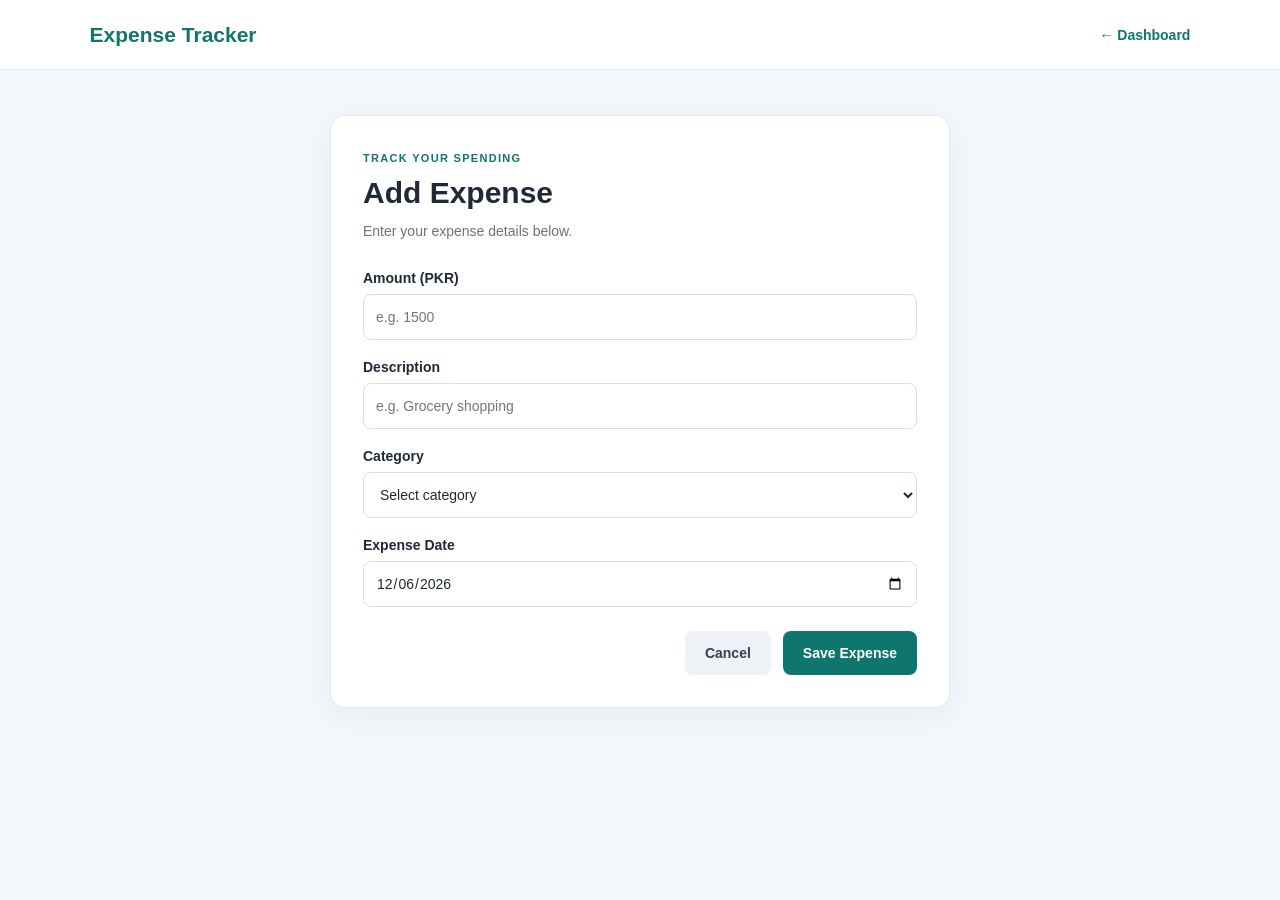
==== add-expense.html @ fb80304c "initial commit" ====
<!DOCTYPE html>
<html lang="en">
<head>
  <meta charset="UTF-8">
  <meta name="viewport" content="width=device-width, initial-scale=1.0">
  <title>Add Expense | Expense Tracker</title>
  <link rel="stylesheet" href="./add-expense.css">
  <script src="./add-expense.js" defer></script>
</head>
<body>

  <nav class="navbar">
    <a href="./index.html" class="logo">Expense Tracker</a>
    <a href="./index.html" class="back-link">← Dashboard</a>
  </nav>

  <main class="container">
    <section class="form-card">
      <div class="heading">
        <span class="eyebrow">TRACK YOUR SPENDING</span>
        <h1>Add Expense</h1>
        <p>Enter your expense details below.</p>
      </div>

      <form id="transaction-form">
        <div class="field">
          <label for="amount">Amount (PKR)</label>
          <input
            type="number"
            id="amount"
            placeholder="e.g. 1500"
            min="0.01"
            step="0.01"
            required
          >
        </div>

        <div class="field">
          <label for="description">Description</label>
          <input
            type="text"
            id="description"
            placeholder="e.g. Grocery shopping"
            maxlength="100"
            required
          >
        </div>

        <div class="field">
          <label for="category">Category</label>
          <select id="category" required>
            <option value="">Select category</option>
            <option value="Food">Food</option>
            <option value="Transport">Transport</option>
            <option value="Bills">Bills</option>
            <option value="Shopping">Shopping</option>
            <option value="Health">Health</option>
            <option value="Education">Education</option>
            <option value="Other">Other</option>
          </select>
        </div>

        <div class="field">
          <label for="date">Expense Date</label>
          <input type="date" id="date" required>
        </div>

        <p id="form-message" role="status" aria-live="polite"></p>

        <div class="form-actions">
          <a href="./index.html" class="btn btn-cancel">Cancel</a>
          <button type="submit" class="btn btn-submit">
            Save Expense
          </button>
        </div>
      </form>
    </section>
  </main>

</body>
</html>
---- add-expense.css ----
* {
  box-sizing: border-box;
  margin: 0;
  padding: 0;
}

body {
  min-height: 100vh;
  font-family: Arial, Helvetica, sans-serif;
  background: #f4f7fb;
  color: #1f2937;
}

.navbar {
  min-height: 70px;
  padding: 15px 7%;
  display: flex;
  align-items: center;
  justify-content: space-between;
  gap: 15px;
  background: #ffffff;
  border-bottom: 1px solid #e5eaf0;
}

.logo {
  color: #0f766e;
  font-size: 21px;
  font-weight: 700;
  text-decoration: none;
}

.back-link {
  color: #0f766e;
  text-decoration: none;
  font-size: 14px;
  font-weight: 600;
}

.container {
  width: 90%;
  max-width: 620px;
  margin: 45px auto;
}

.form-card {
  padding: 32px;
  background: #ffffff;
  border: 1px solid #e5eaf0;
  border-radius: 15px;
  box-shadow: 0 8px 28px rgba(31, 41, 55, 0.06);
}

.heading {
  margin-bottom: 28px;
}

.eyebrow {
  color: #0f766e;
  font-size: 11px;
  font-weight: 700;
  letter-spacing: 1.3px;
}

.heading h1 {
  margin: 10px 0;
  font-size: 30px;
}

.heading p {
  color: #6b7280;
  font-size: 14px;
  line-height: 1.6;
}

#transaction-form {
  display: flex;
  flex-direction: column;
  gap: 19px;
}

.field {
  display: flex;
  flex-direction: column;
  gap: 8px;
}

.field label {
  font-size: 14px;
  font-weight: 600;
}

.field input,
.field select {
  width: 100%;
  min-height: 46px;
  padding: 12px;
  border: 1px solid #d7dee8;
  border-radius: 8px;
  background: #ffffff;
  color: #1f2937;
  font: inherit;
  font-size: 14px;
  outline: none;
}

.field input:focus,
.field select:focus {
  border-color: #0f766e;
  box-shadow: 0 0 0 3px rgba(15, 118, 110, 0.1);
}

#form-message {
  font-size: 13px;
  line-height: 1.5;
}

#form-message:empty {
  display: none;
}

#form-message.error {
  color: #c62828;
  background: #fff0f0;
  padding: 10px;
  border-radius: 7px;
}

#form-message.success {
  color: #137547;
  background: #eaf8ef;
  padding: 10px;
  border-radius: 7px;
}

.form-actions {
  display: flex;
  justify-content: flex-end;
  gap: 12px;
  margin-top: 5px;
}

.btn {
  min-height: 44px;
  display: inline-flex;
  align-items: center;
  justify-content: center;
  padding: 12px 20px;
  border: none;
  border-radius: 8px;
  font-size: 14px;
  font-weight: 600;
  text-decoration: none;
  cursor: pointer;
}

.btn-cancel {
  color: #374151;
  background: #eef1f5;
}

.btn-submit {
  color: #ffffff;
  background: #0f766e;
}

.btn-submit:hover {
  background: #115e59;
}

.btn:focus-visible {
  outline: 3px solid #99d5ce;
  outline-offset: 3px;
}

@media (max-width: 480px) {
  .navbar {
    padding: 15px 5%;
  }

  .logo {
    font-size: 18px;
  }

  .container {
    width: 92%;
    margin: 25px auto;
  }

  .form-card {
    padding: 23px 18px;
  }

  .heading h1 {
    font-size: 26px;
  }

  .form-actions {
    flex-direction: column-reverse;
  }

  .form-actions .btn {
    width: 100%;
  }
}
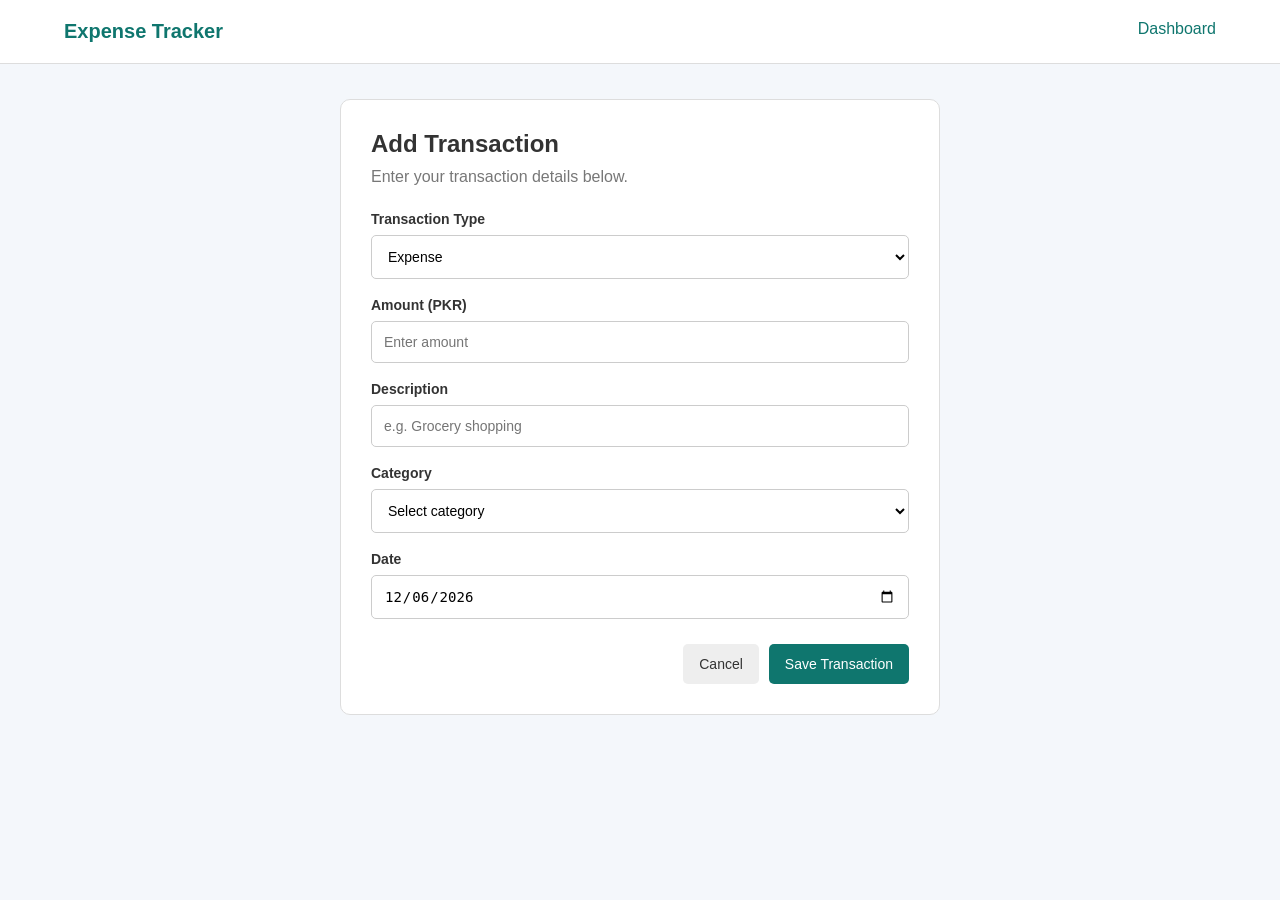
==== commit d6b491fb: "second" ====
--- a/add-expense.html
+++ b/add-expense.html
@@ -2,81 +2,77 @@
 <!DOCTYPE html>
 <html lang="en">
 <head>
-  <meta charset="UTF-8">
-  <meta name="viewport" content="width=device-width, initial-scale=1.0">
-  <title>Add Expense | Expense Tracker</title>
-  <link rel="stylesheet" href="./add-expense.css">
-  <script src="./add-expense.js" defer></script>
+    <meta charset="UTF-8">
+    <meta name="viewport" content="width=device-width, initial-scale=1.0">
+    <title>Add Transaction</title>
+    <link rel="stylesheet" href="add-expense.css">
 </head>
+
 <body>
 
-  <nav class="navbar">
-    <a href="./index.html" class="logo">Expense Tracker</a>
-    <a href="./index.html" class="back-link">← Dashboard</a>
-  </nav>
+    <nav class="navbar">
+        <a href="index.html" class="logo">Expense Tracker</a>
+        <a href="index.html">Dashboard</a>
+    </nav>
 
-  <main class="container">
-    <section class="form-card">
-      <div class="heading">
-        <span class="eyebrow">TRACK YOUR SPENDING</span>
-        <h1>Add Expense</h1>
-        <p>Enter your expense details below.</p>
-      </div>
+    <main class="container">
+        <section class="form-card">
 
-      <form id="transaction-form">
-        <div class="field">
-          <label for="amount">Amount (PKR)</label>
-          <input
-            type="number"
-            id="amount"
-            placeholder="e.g. 1500"
-            min="0.01"
-            step="0.01"
-            required
-          >
-        </div>
+            <h1>Add Transaction</h1>
+            <p>Enter your transaction details below.</p>
 
-        <div class="field">
-          <label for="description">Description</label>
-          <input
-            type="text"
-            id="description"
-            placeholder="e.g. Grocery shopping"
-            maxlength="100"
-            required
-          >
-        </div>
+            <form id="transaction-form">
 
-        <div class="field">
-          <label for="category">Category</label>
-          <select id="category" required>
-            <option value="">Select category</option>
-            <option value="Food">Food</option>
-            <option value="Transport">Transport</option>
-            <option value="Bills">Bills</option>
-            <option value="Shopping">Shopping</option>
-            <option value="Health">Health</option>
-            <option value="Education">Education</option>
-            <option value="Other">Other</option>
-          </select>
-        </div>
+                <div class="field">
+                    <label for="type">Transaction Type</label>
+                    <select id="type" required>
+                        <option value="expense">Expense</option>
+                        <option value="income">Income</option>
+                    </select>
+                </div>
 
-        <div class="field">
-          <label for="date">Expense Date</label>
-          <input type="date" id="date" required>
-        </div>
+                <div class="field">
+                    <label for="amount">Amount (PKR)</label>
+                    <input type="number" id="amount" min="0.01"
+                        step="0.01" placeholder="Enter amount" required>
+                </div>
 
-        <p id="form-message" role="status" aria-live="polite"></p>
+                <div class="field">
+                    <label for="description">Description</label>
+                    <input type="text" id="description"
+                        placeholder="e.g. Grocery shopping" required>
+                </div>
 
-        <div class="form-actions">
-          <a href="./index.html" class="btn btn-cancel">Cancel</a>
-          <button type="submit" class="btn btn-submit">
-            Save Expense
-          </button>
-        </div>
-      </form>
-    </section>
-  </main>
+                <div class="field">
+                    <label for="category">Category</label>
+                    <select id="category" required>
+                        <option value="">Select category</option>
+                        <option value="Food">Food</option>
+                        <option value="Transport">Transport</option>
+                        <option value="Bills">Bills</option>
+                        <option value="Shopping">Shopping</option>
+                        <option value="Health">Health</option>
+                        <option value="Education">Education</option>
+                        <option value="Salary">Salary</option>
+                        <option value="Business">Business</option>
+                        <option value="Other">Other</option>
+                    </select>
+                </div>
 
+                <div class="field">
+                    <label for="date">Date</label>
+                    <input type="date" id="date" required>
+                </div>
+
+                <div class="form-actions">
+                    <a href="index.html" class="btn cancel">Cancel</a>
+                    <button type="submit" class="btn">Save Transaction</button>
+                </div>
+
+            </form>
+        </section>
+    </main>
+
+    <script src="add-expense.js"></script>
 </body>
 </html>
--- a/add-expense.css
+++ b/add-expense.css
@@ -1,205 +1,111 @@
 
 * {
-  box-sizing: border-box;
-  margin: 0;
-  padding: 0;
+    margin: 0;
+    padding: 0;
+    box-sizing: border-box;
 }
 
 body {
-  min-height: 100vh;
-  font-family: Arial, Helvetica, sans-serif;
-  background: #f4f7fb;
-  color: #1f2937;
+    font-family: Arial, sans-serif;
+    background: #f4f7fb;
+    color: #333;
 }
 
 .navbar {
-  min-height: 70px;
-  padding: 15px 7%;
-  display: flex;
-  align-items: center;
-  justify-content: space-between;
-  gap: 15px;
-  background: #ffffff;
-  border-bottom: 1px solid #e5eaf0;
+    background: white;
+    padding: 20px 5%;
+    display: flex;
+    justify-content: space-between;
+    border-bottom: 1px solid #ddd;
 }
 
 .logo {
-  color: #0f766e;
-  font-size: 21px;
-  font-weight: 700;
-  text-decoration: none;
+    color: #0f766e;
+    font-size: 20px;
+    font-weight: bold;
 }
 
-.back-link {
-  color: #0f766e;
-  text-decoration: none;
-  font-size: 14px;
-  font-weight: 600;
+a {
+    text-decoration: none;
+    color: #0f766e;
 }
 
 .container {
-  width: 90%;
-  max-width: 620px;
-  margin: 45px auto;
+    width: 90%;
+    max-width: 600px;
+    margin: 35px auto;
 }
 
 .form-card {
-  padding: 32px;
-  background: #ffffff;
-  border: 1px solid #e5eaf0;
-  border-radius: 15px;
-  box-shadow: 0 8px 28px rgba(31, 41, 55, 0.06);
+    background: white;
+    padding: 30px;
+    border: 1px solid #ddd;
+    border-radius: 10px;
 }
 
-.heading {
-  margin-bottom: 28px;
+.form-card h1 {
+    margin-bottom: 10px;
 }
 
-.eyebrow {
-  color: #0f766e;
-  font-size: 11px;
-  font-weight: 700;
-  letter-spacing: 1.3px;
-}
-
-.heading h1 {
-  margin: 10px 0;
-  font-size: 30px;
-}
-
-.heading p {
-  color: #6b7280;
-  font-size: 14px;
-  line-height: 1.6;
-}
-
-#transaction-form {
-  display: flex;
-  flex-direction: column;
-  gap: 19px;
+.form-card p {
+    color: #777;
+    margin-bottom: 25px;
 }
 
 .field {
-  display: flex;
-  flex-direction: column;
-  gap: 8px;
+    display: flex;
+    flex-direction: column;
+    gap: 8px;
+    margin-bottom: 18px;
 }
 
 .field label {
-  font-size: 14px;
-  font-weight: 600;
+    font-weight: bold;
+    font-size: 14px;
 }
 
 .field input,
 .field select {
-  width: 100%;
-  min-height: 46px;
-  padding: 12px;
-  border: 1px solid #d7dee8;
-  border-radius: 8px;
-  background: #ffffff;
-  color: #1f2937;
-  font: inherit;
-  font-size: 14px;
-  outline: none;
-}
-
-.field input:focus,
-.field select:focus {
-  border-color: #0f766e;
-  box-shadow: 0 0 0 3px rgba(15, 118, 110, 0.1);
-}
-
-#form-message {
-  font-size: 13px;
-  line-height: 1.5;
-}
-
-#form-message:empty {
-  display: none;
-}
-
-#form-message.error {
-  color: #c62828;
-  background: #fff0f0;
-  padding: 10px;
-  border-radius: 7px;
-}
-
-#form-message.success {
-  color: #137547;
-  background: #eaf8ef;
-  padding: 10px;
-  border-radius: 7px;
+    width: 100%;
+    padding: 12px;
+    border: 1px solid #ccc;
+    border-radius: 5px;
+    font-size: 14px;
+    background: white;
 }
 
 .form-actions {
-  display: flex;
-  justify-content: flex-end;
-  gap: 12px;
-  margin-top: 5px;
+    display: flex;
+    justify-content: flex-end;
+    gap: 10px;
+    margin-top: 25px;
 }
 
 .btn {
-  min-height: 44px;
-  display: inline-flex;
-  align-items: center;
-  justify-content: center;
-  padding: 12px 20px;
-  border: none;
-  border-radius: 8px;
-  font-size: 14px;
-  font-weight: 600;
-  text-decoration: none;
-  cursor: pointer;
+    padding: 12px 16px;
+    background: #0f766e;
+    color: white;
+    border: none;
+    border-radius: 5px;
+    cursor: pointer;
+    font-size: 14px;
 }
 
-.btn-cancel {
-  color: #374151;
-  background: #eef1f5;
+.cancel {
+    background: #eee;
+    color: #333;
 }
 
-.btn-submit {
-  color: #ffffff;
-  background: #0f766e;
+@media (max-width: 500px) {
+    .form-card {
+        padding: 20px;
+    }
+
+    .form-actions {
+        flex-direction: column;
+    }
+
+    .btn {
+        text-align: center;
+    }
 }
-
-.btn-submit:hover {
-  background: #115e59;
-}
-
-.btn:focus-visible {
-  outline: 3px solid #99d5ce;
-  outline-offset: 3px;
-}
-
-@media (max-width: 480px) {
-  .navbar {
-    padding: 15px 5%;
-  }
-
-  .logo {
-    font-size: 18px;
-  }
-
-  .container {
-    width: 92%;
-    margin: 25px auto;
-  }
-
-  .form-card {
-    padding: 23px 18px;
-  }
-
-  .heading h1 {
-    font-size: 26px;
-  }
-
-  .form-actions {
-    flex-direction: column-reverse;
-  }
-
-  .form-actions .btn {
-    width: 100%;
-  }
-}
